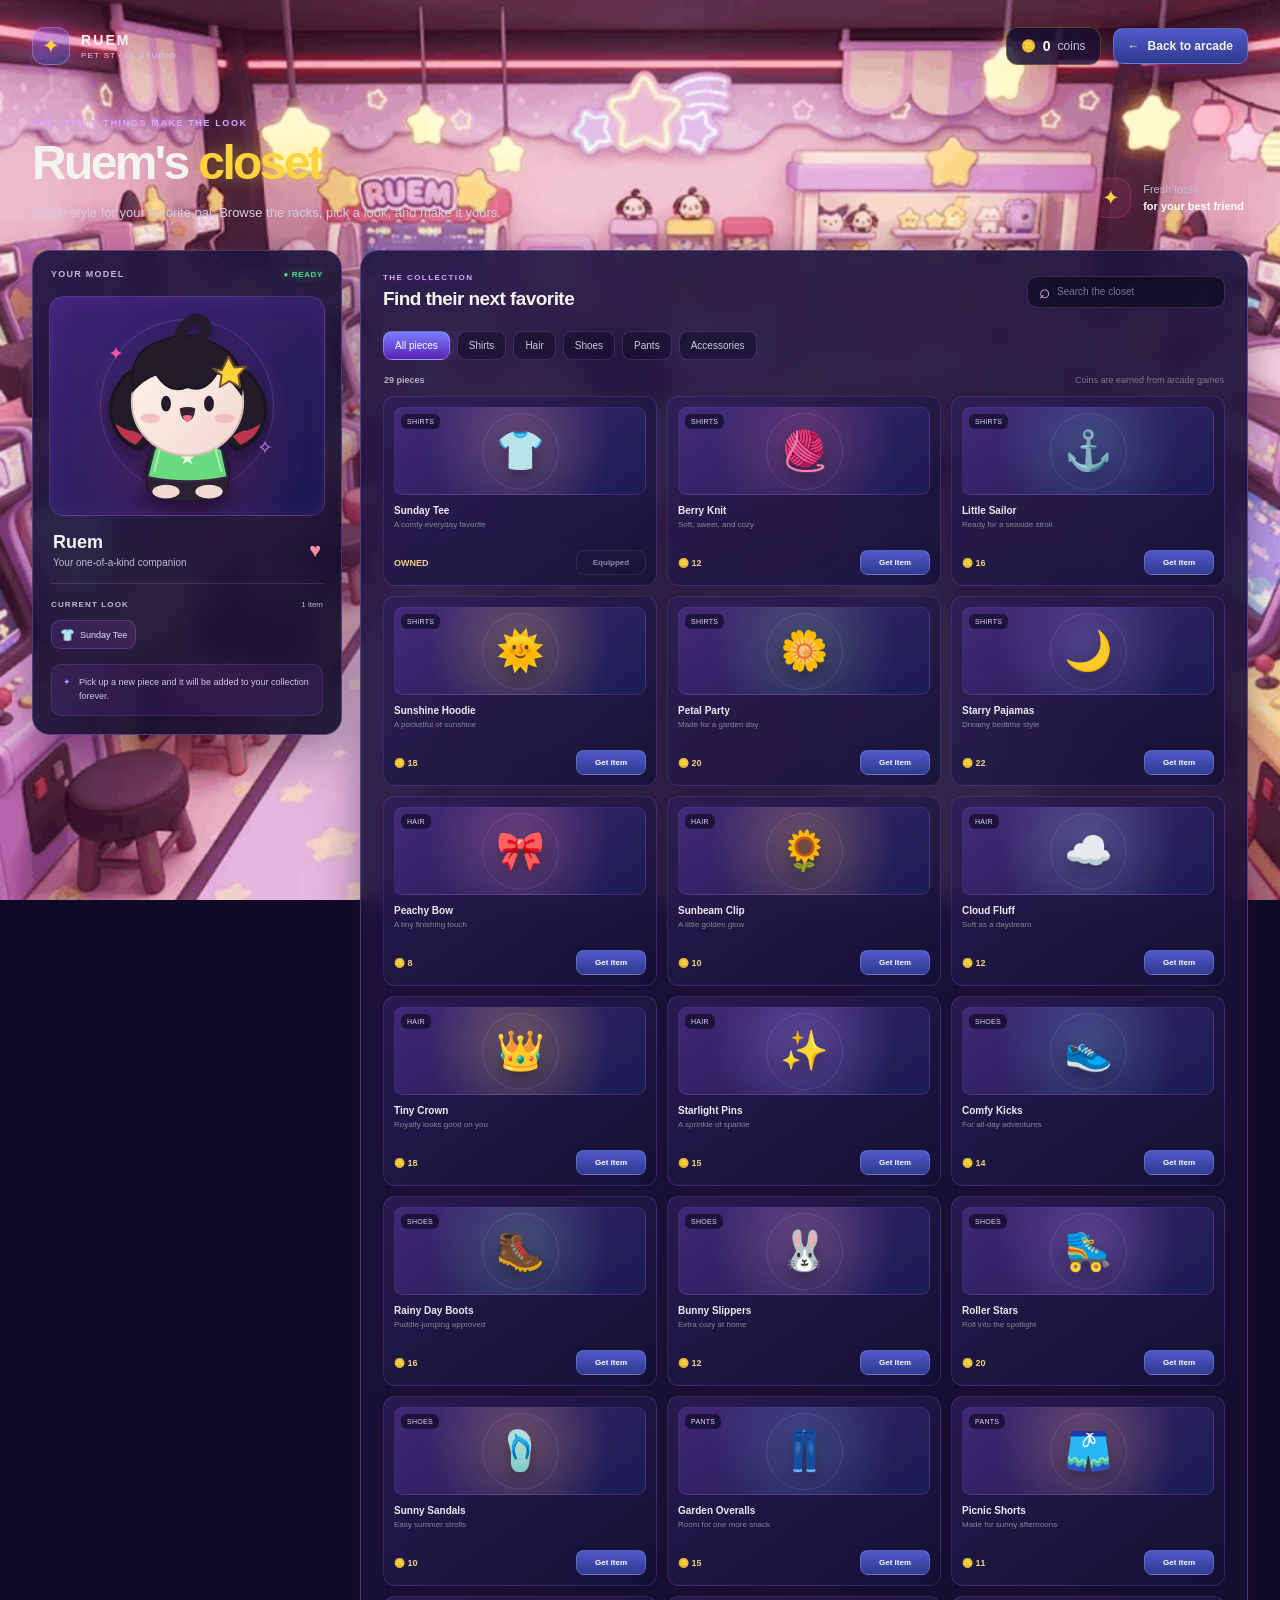
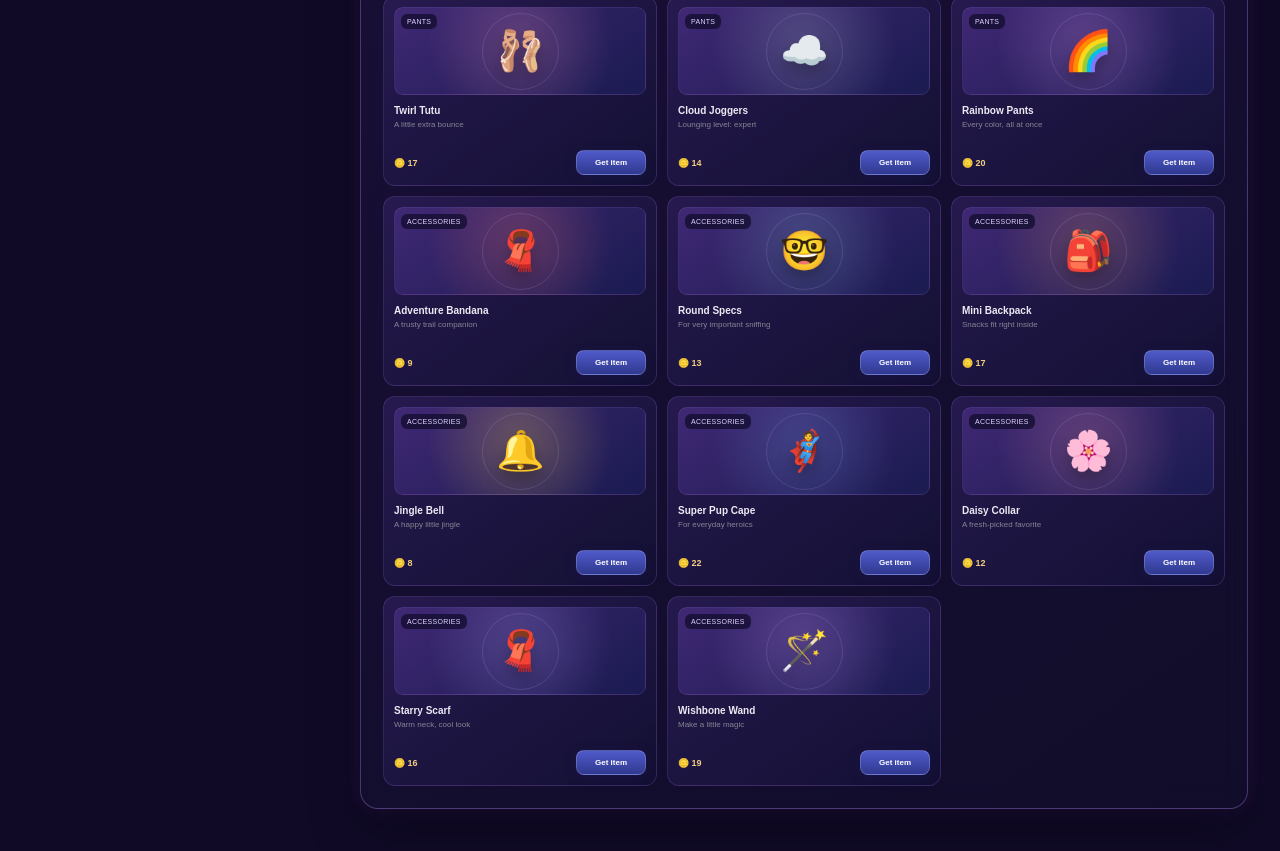
==== main/pet/index.html @ f5bc34b5 "update" ====
<!DOCTYPE html>
<html lang="en">
<head>
  <meta charset="utf-8">
  <meta name="viewport" content="width=device-width, initial-scale=1">
  <meta name="theme-color" content="#11131b">
  <title>Ruem's Closet</title>
  <link rel="stylesheet" href="pet.css">
  <script src="model.js" defer></script>
  <script src="pet.js" defer></script>
</head>
<body>
  <main class="app">
    <header class="topbar">
      <a class="brand" href="#" aria-label="Ruem's Closet home">
        <span class="brand-icon" aria-hidden="true">✦</span>
        <span><strong>RUEM</strong><small>PET STYLE STUDIO</small></span>
      </a>
      <div class="top-actions">
        <span class="wallet"><span aria-hidden="true">🪙</span><strong id="coin-count">0</strong><span>coins</span></span>
        <button class="close-button" id="close-button" type="button">← <span>Back to arcade</span></button>
      </div>
    </header>

    <section class="intro">
      <div>
        <p class="eyebrow">THE LITTLE THINGS MAKE THE LOOK</p>
        <h1>Ruem's <span>closet</span></h1>
        <p class="intro-copy">A little style for your favorite pal. Browse the racks, pick a look, and make it yours.</p>
      </div>
      <div class="collection-note"><span class="sparkle">✦</span><span>Fresh looks<br><strong>for your best friend</strong></span></div>
    </section>

    <section class="studio">
      <aside class="preview-panel">
        <div class="panel-label"><span>YOUR MODEL</span><span class="live-dot">● READY</span></div>
        <div class="pet-stage">
          <div class="stage-orbit orbit-one"></div>
          <div class="stage-orbit orbit-two"></div>
          <div class="pet-spark spark-one">✦</div>
          <div class="pet-spark spark-two">✧</div>
          <div id="pet-model" class="pet-model-container"></div>
        </div>
        <div class="pet-caption">
          <div><h2 id="pet-name">Ruem</h2><p>Your one-of-a-kind companion</p></div>
          <span class="heart" aria-hidden="true">♥</span>
        </div>
        <div class="equipped-section">
          <div class="equipped-heading"><span>CURRENT LOOK</span><span id="equipped-count">0 items</span></div>
          <div id="equipped-list" class="equipped-list"></div>
        </div>
        <p class="closet-tip"><span aria-hidden="true">✦</span> Pick up a new piece and it will be added to your collection forever.</p>
      </aside>

      <section class="catalog-panel" aria-label="Pet clothing catalog">
        <div class="catalog-heading">
          <div><p class="eyebrow">THE COLLECTION</p><h2>Find their next favorite</h2></div>
          <label class="search-box"><span aria-hidden="true">⌕</span><input id="search-input" type="search" placeholder="Search the closet" aria-label="Search catalog"></label>
        </div>
        <nav class="category-tabs" id="category-tabs" aria-label="Catalog categories"></nav>
        <div class="results-bar"><span id="results-count">0 pieces</span><span>Coins are earned from arcade games</span></div>
        <div class="item-grid" id="item-grid"></div>
        <div id="empty-state" class="empty-state" hidden><span>✿</span><strong>No looks found</strong><p>Try a different search or category.</p></div>
      </section>
    </section>
    <div id="toast" class="toast" role="status" aria-live="polite"></div>
  </main>
</body>
</html>
---- main/pet/pet.css ----
:root {
  color-scheme: dark;
  font-family: "Segoe UI", sans-serif;
  color: #f5f3f0;
  background: #100a27;
  font-synthesis: none;
  text-rendering: optimizeLegibility;
  -webkit-font-smoothing: antialiased;
  --muted: #c0b9d1;
  --line: rgba(208, 184, 255, .18);
  --lavender: #c084fc;
  --peach: #ff4fa3;
  --yellow: #ffd43b;
  --purple: #a855f7;
  --purple-dark: #5b21b6;
}

* { box-sizing: border-box; }

body {
  min-width: 320px;
  min-height: 100vh;
  margin: 0;
  background: url("../assets/ruem-arcade.gif") center / cover fixed, #100a27;
}

button, input { font: inherit; }
button { color: inherit; }

.app { width: min(1240px, calc(100% - 64px)); margin: 0 auto; padding: 22px 0 42px; }
.topbar, .top-actions, .brand, .wallet, .close-button, .catalog-heading, .panel-label,
.equipped-heading, .results-bar { display: flex; align-items: center; }
.topbar { justify-content: space-between; min-height: 48px; }
.brand { gap: 11px; color: inherit; text-decoration: none; }
.brand-icon { display: grid; width: 38px; height: 38px; place-items: center; border: 1px solid rgba(255, 255, 255, .25); border-radius: 13px; color: var(--yellow); background: linear-gradient(145deg, rgba(168, 85, 247, .45), rgba(37, 99, 235, .35)); box-shadow: 0 0 20px rgba(168, 85, 247, .32); font-size: 21px; }
.brand strong, .brand small { display: block; }
.brand strong { font: 800 14px/1.2 "Segoe UI", sans-serif; letter-spacing: .15em; text-shadow: 0 0 12px rgba(255, 79, 163, .5); }
.brand small { margin-top: 3px; color: #d3c7ef; font-size: 8px; letter-spacing: .16em; }
.top-actions { gap: 12px; }
.wallet { gap: 7px; padding: 10px 14px; border: 1px solid rgba(255, 212, 59, .25); border-radius: 12px; color: var(--yellow); background: rgba(22, 16, 48, .82); box-shadow: 0 0 18px rgba(255, 212, 59, .08); font-size: 12px; }
.wallet strong { color: #fff; font-size: 14px; }
.wallet span:last-child { color: #c9c0dc; }
.close-button { gap: 8px; padding: 10px 14px; border: 1px solid rgba(255, 255, 255, .2); border-radius: 10px; background: linear-gradient(180deg, #505aca, #30398f); box-shadow: 0 5px 16px rgba(37, 32, 113, .45); cursor: pointer; font-size: 12px; font-weight: 700; transition: filter .2s, transform .2s, box-shadow .2s; }
.close-button:hover { transform: translateY(-2px); filter: brightness(1.16); box-shadow: 0 8px 22px rgba(168, 85, 247, .4); }

.intro { display: flex; align-items: flex-end; justify-content: space-between; margin: 48px 0 27px; }
.eyebrow { margin: 0 0 9px; color: #d7a8ff; font-size: 9px; font-weight: 700; letter-spacing: .18em; text-shadow: 0 0 12px rgba(168, 85, 247, .45); }
h1, h2, p { margin-top: 0; }
.intro h1 { margin: 0; font: 800 clamp(32px, 5vw, 48px)/1.1 "Segoe UI", sans-serif; letter-spacing: -.055em; }
.intro h1 span { color: var(--yellow); text-shadow: 0 0 18px rgba(255, 212, 59, .42); }
.intro-copy { max-width: 470px; margin: 12px 0 0; color: #d2cce0; font-size: 13px; line-height: 1.65; }
.collection-note { display: flex; align-items: center; gap: 12px; margin: 0 4px 5px 20px; color: var(--muted); font-size: 11px; line-height: 1.6; }
.collection-note strong { color: #fff; font-weight: 600; }
.sparkle { display: grid; width: 40px; height: 40px; place-items: center; border: 1px solid rgba(255, 79, 163, .22); border-radius: 14px; color: var(--yellow); background: rgba(255, 79, 163, .12); box-shadow: 0 0 20px rgba(255, 79, 163, .12); font-size: 21px; }

.studio { display: grid; grid-template-columns: minmax(255px, 310px) minmax(0, 1fr); gap: 18px; align-items: start; }
.preview-panel, .catalog-panel { border: 1px solid rgba(195, 154, 255, .3); border-radius: 18px; background: linear-gradient(145deg, rgba(31, 20, 65, .91), rgba(17, 13, 43, .9)); box-shadow: 0 18px 50px rgba(0, 0, 0, .34), 0 0 24px rgba(168, 85, 247, .12); backdrop-filter: blur(14px); }
.preview-panel { position: sticky; top: 18px; overflow: hidden; padding: 18px; }
.panel-label, .equipped-heading { justify-content: space-between; color: var(--muted); font-size: 9px; font-weight: 700; letter-spacing: .14em; }
.live-dot { color: #4ade80; font-size: 8px; letter-spacing: .08em; text-shadow: 0 0 8px rgba(74, 222, 128, .55); }
.pet-stage { position: relative; display: grid; height: 220px; margin: 17px -2px 0; overflow: hidden; place-items: center; border: 1px solid rgba(192, 132, 252, .24); border-radius: 15px; background: radial-gradient(ellipse at 50% 70%, rgba(255, 79, 163, .2), transparent 60%), linear-gradient(145deg, rgba(71, 40, 135, .76), rgba(26, 25, 77, .92)); box-shadow: inset 0 0 24px rgba(168, 85, 247, .12); }
.stage-orbit { position: absolute; width: 174px; height: 174px; border: 1px solid rgba(192, 132, 252, .25); border-radius: 50%; box-shadow: 0 0 18px rgba(168, 85, 247, .1); }
.orbit-two { width: 132px; height: 132px; border-color: rgba(255, 79, 163, .22); }
.pet-model-container { z-index: 1; display: grid; width: 215px; height: 215px; margin-top: 5px; place-items: center; }
.pet-avatar { display: block; width: 100%; height: 100%; overflow: visible; filter: drop-shadow(0 13px 15px rgba(0, 0, 0, .28)); animation: bob 3s ease-in-out infinite; }
.pet-spark { position: absolute; z-index: 2; color: var(--peach); font-size: 19px; }
.spark-one { top: 45px; left: 58px; }
.spark-two { right: 51px; bottom: 56px; color: var(--lavender); }
.pet-caption { display: flex; align-items: center; justify-content: space-between; padding: 16px 2px 15px; border-bottom: 1px solid var(--line); }
.pet-caption h2 { margin: 0 0 4px; font: 700 18px "Segoe UI", sans-serif; }
.pet-caption p { margin: 0; color: var(--muted); font-size: 10px; }
.heart { color: #ff8da2; font-size: 20px; }
.equipped-section { padding-top: 16px; }
.equipped-heading { font-size: 8px; }
.equipped-heading span:last-child { font-weight: 500; letter-spacing: 0; }
.equipped-list { display: flex; flex-wrap: wrap; gap: 7px; min-height: 29px; margin-top: 11px; }
.equipped-chip { display: inline-flex; align-items: center; gap: 5px; padding: 6px 8px; border: 1px solid rgba(192, 132, 252, .24); border-radius: 9px; color: #e6d9ff; background: rgba(168, 85, 247, .12); font-size: 9px; }
.equipped-chip span:first-child { font-size: 12px; }
.no-items { color: var(--muted); font-size: 10px; }
.closet-tip { display: flex; gap: 8px; margin: 15px 0 0; padding: 11px; border: 1px solid rgba(192, 132, 252, .15); border-radius: 10px; color: #d1c6e4; background: rgba(168, 85, 247, .09); font-size: 9px; line-height: 1.55; }
.closet-tip span { color: var(--lavender); }

.catalog-panel { min-height: 500px; padding: 22px; }
.catalog-heading { justify-content: space-between; gap: 18px; }
.catalog-heading .eyebrow { margin-bottom: 6px; font-size: 8px; }
.catalog-heading h2 { margin: 0; font: 700 19px "Segoe UI", sans-serif; letter-spacing: -.03em; }
.search-box { display: flex; align-items: center; gap: 7px; width: 198px; padding: 9px 11px; border: 1px solid var(--line); border-radius: 10px; color: #d7c8f2; background: rgba(10, 9, 30, .62); }
.search-box > span { font-size: 19px; line-height: 12px; }
.search-box input { width: 100%; padding: 0; border: 0; outline: 0; color: #fff; background: transparent; font-size: 10px; }
.search-box input::placeholder { color: #777987; }
.category-tabs { display: flex; gap: 7px; margin: 21px 0 15px; overflow-x: auto; scrollbar-width: none; }
.category-tabs::-webkit-scrollbar { display: none; }
.category-tab { flex: 0 0 auto; padding: 8px 11px; border: 1px solid var(--line); border-radius: 9px; color: #d0c8e0; background: rgba(17, 13, 43, .55); cursor: pointer; font-size: 10px; transition: color .18s, background .18s, border-color .18s; }
.category-tab:hover { color: #fff; border-color: rgba(255, 255, 255, .35); background: rgba(91, 33, 182, .35); }
.category-tab.active { border-color: rgba(255, 255, 255, .28); color: #fff; background: linear-gradient(180deg, #747fff, #5b21b6); box-shadow: 0 0 16px rgba(168, 85, 247, .3); }
.results-bar { justify-content: space-between; margin: 0 1px 11px; color: #777987; font-size: 9px; }
.results-bar span:first-child { color: #b6b5c0; font-weight: 600; }
.item-grid { display: grid; grid-template-columns: repeat(3, minmax(0, 1fr)); gap: 10px; }
.item-card { min-width: 0; padding: 10px; border: 1px solid rgba(192, 132, 252, .17); border-radius: 12px; background: linear-gradient(145deg, rgba(46, 31, 90, .72), rgba(20, 17, 53, .78)); transition: transform .18s, border-color .18s, background .18s, box-shadow .18s; }
.item-card:hover { transform: translateY(-3px); border-color: rgba(255, 79, 163, .44); background: linear-gradient(145deg, rgba(72, 39, 130, .76), rgba(26, 20, 67, .84)); box-shadow: 0 8px 25px rgba(0, 0, 0, .24), 0 0 18px rgba(168, 85, 247, .14); }
.item-art { position: relative; display: grid; height: 88px; margin-bottom: 10px; place-items: center; overflow: hidden; border: 1px solid rgba(192, 132, 252, .15); border-radius: 9px; background: radial-gradient(circle at 50% 40%, var(--item-tint), transparent 68%), linear-gradient(145deg, rgba(89, 55, 154, .52), rgba(28, 29, 86, .84)); }
.item-art::after { position: absolute; width: 75px; height: 75px; border: 1px solid rgba(218, 196, 255, .14); border-radius: 50%; content: ""; }
.item-icon { z-index: 1; font-size: 39px; filter: drop-shadow(0 7px 8px rgba(0, 0, 0, .3)); transition: transform .2s; }
.item-card:hover .item-icon { transform: scale(1.1) rotate(-5deg); }
.item-tag { position: absolute; z-index: 2; top: 6px; left: 6px; padding: 4px 6px; border-radius: 6px; color: #e2d4ff; background: rgba(19, 13, 47, .78); font-size: 7px; letter-spacing: .04em; text-transform: uppercase; }
.item-info { min-height: 36px; }
.item-name { overflow: hidden; margin: 0; color: #eeeaf4; font-size: 10px; font-weight: 600; text-overflow: ellipsis; white-space: nowrap; }
.item-description { overflow: hidden; margin: 4px 0 0; color: #858693; font-size: 8px; text-overflow: ellipsis; white-space: nowrap; }
.item-footer { display: flex; align-items: center; justify-content: space-between; gap: 5px; margin-top: 9px; }
.price { color: #f0cd82; font-size: 9px; font-weight: 600; white-space: nowrap; }
.item-action { min-width: 70px; padding: 7px 8px; border: 1px solid rgba(255, 255, 255, .18); border-radius: 8px; color: #fff; background: linear-gradient(180deg, #505aca, #30398f); box-shadow: 0 3px 11px rgba(24, 25, 94, .36); cursor: pointer; font-size: 8px; font-weight: 700; transition: filter .18s, opacity .18s, transform .18s; }
.item-action:hover:not(:disabled) { transform: translateY(-1px); filter: brightness(1.18); }
.item-action.owned { color: #a7d8bd; border-color: rgba(142, 211, 174, .16); background: rgba(142, 211, 174, .07); }
.item-action.equipped { color: #d1c6e4; border-color: var(--line); background: rgba(31, 24, 59, .8); box-shadow: none; cursor: default; }
.item-action:disabled { opacity: .65; cursor: default; }
.empty-state { padding: 65px 15px; color: var(--muted); text-align: center; }
.empty-state[hidden] { display: none; }
.empty-state > span, .empty-state strong { display: block; }
.empty-state > span { margin-bottom: 10px; color: var(--lavender); font-size: 28px; }
.empty-state strong { color: #e8e4ef; font-size: 13px; }
.empty-state p { margin: 6px 0 0; font-size: 10px; }
.toast { position: fixed; right: 24px; bottom: 24px; z-index: 5; padding: 11px 15px; border: 1px solid rgba(192, 132, 252, .4); border-radius: 10px; color: #fff; background: linear-gradient(145deg, #30205e, #19133c); box-shadow: 0 12px 32px rgba(0, 0, 0, .38), 0 0 18px rgba(168, 85, 247, .2); font-size: 11px; opacity: 0; pointer-events: none; transform: translateY(8px); transition: opacity .2s, transform .2s; }
.toast.visible { opacity: 1; transform: translateY(0); }

@keyframes bob { 0%, 100% { transform: translateY(0) rotate(-2deg); } 50% { transform: translateY(-6px) rotate(2deg); } }
@media (max-width: 900px) {
  .app { width: min(100% - 36px, 720px); }
  .studio { grid-template-columns: 1fr; }
  .preview-panel { position: static; }
  .pet-stage { height: 190px; }
  .pet-model-container { width: 185px; height: 185px; }
  .item-grid { grid-template-columns: repeat(3, minmax(0, 1fr)); }
}
@media (max-width: 560px) {
  .app { width: calc(100% - 24px); padding-top: 12px; }
  .brand-icon { width: 34px; height: 34px; }
  .wallet { gap: 5px; padding: 9px; }
  .close-button { padding: 9px 10px; }
  .close-button span { display: none; }
  .intro { align-items: flex-start; margin: 34px 0 20px; }
  .intro-copy { max-width: 310px; font-size: 11px; }
  .collection-note { display: none; }
  .catalog-panel { padding: 15px 12px; }
  .catalog-heading { align-items: flex-start; flex-direction: column; gap: 12px; }
  .catalog-heading h2 { font-size: 17px; }
  .search-box { width: 100%; }
  .category-tabs { margin: 15px 0 12px; }
  .item-grid { grid-template-columns: repeat(2, minmax(0, 1fr)); gap: 8px; }
  .item-card { padding: 8px; }
  .item-art { height: 78px; }
  .item-icon { font-size: 35px; }
  .item-action { min-width: 64px; }
}

@media (prefers-reduced-motion: reduce) {
  *, *::before, *::after { animation-duration: .01ms !important; animation-iteration-count: 1 !important; scroll-behavior: auto !important; transition-duration: .01ms !important; }
}
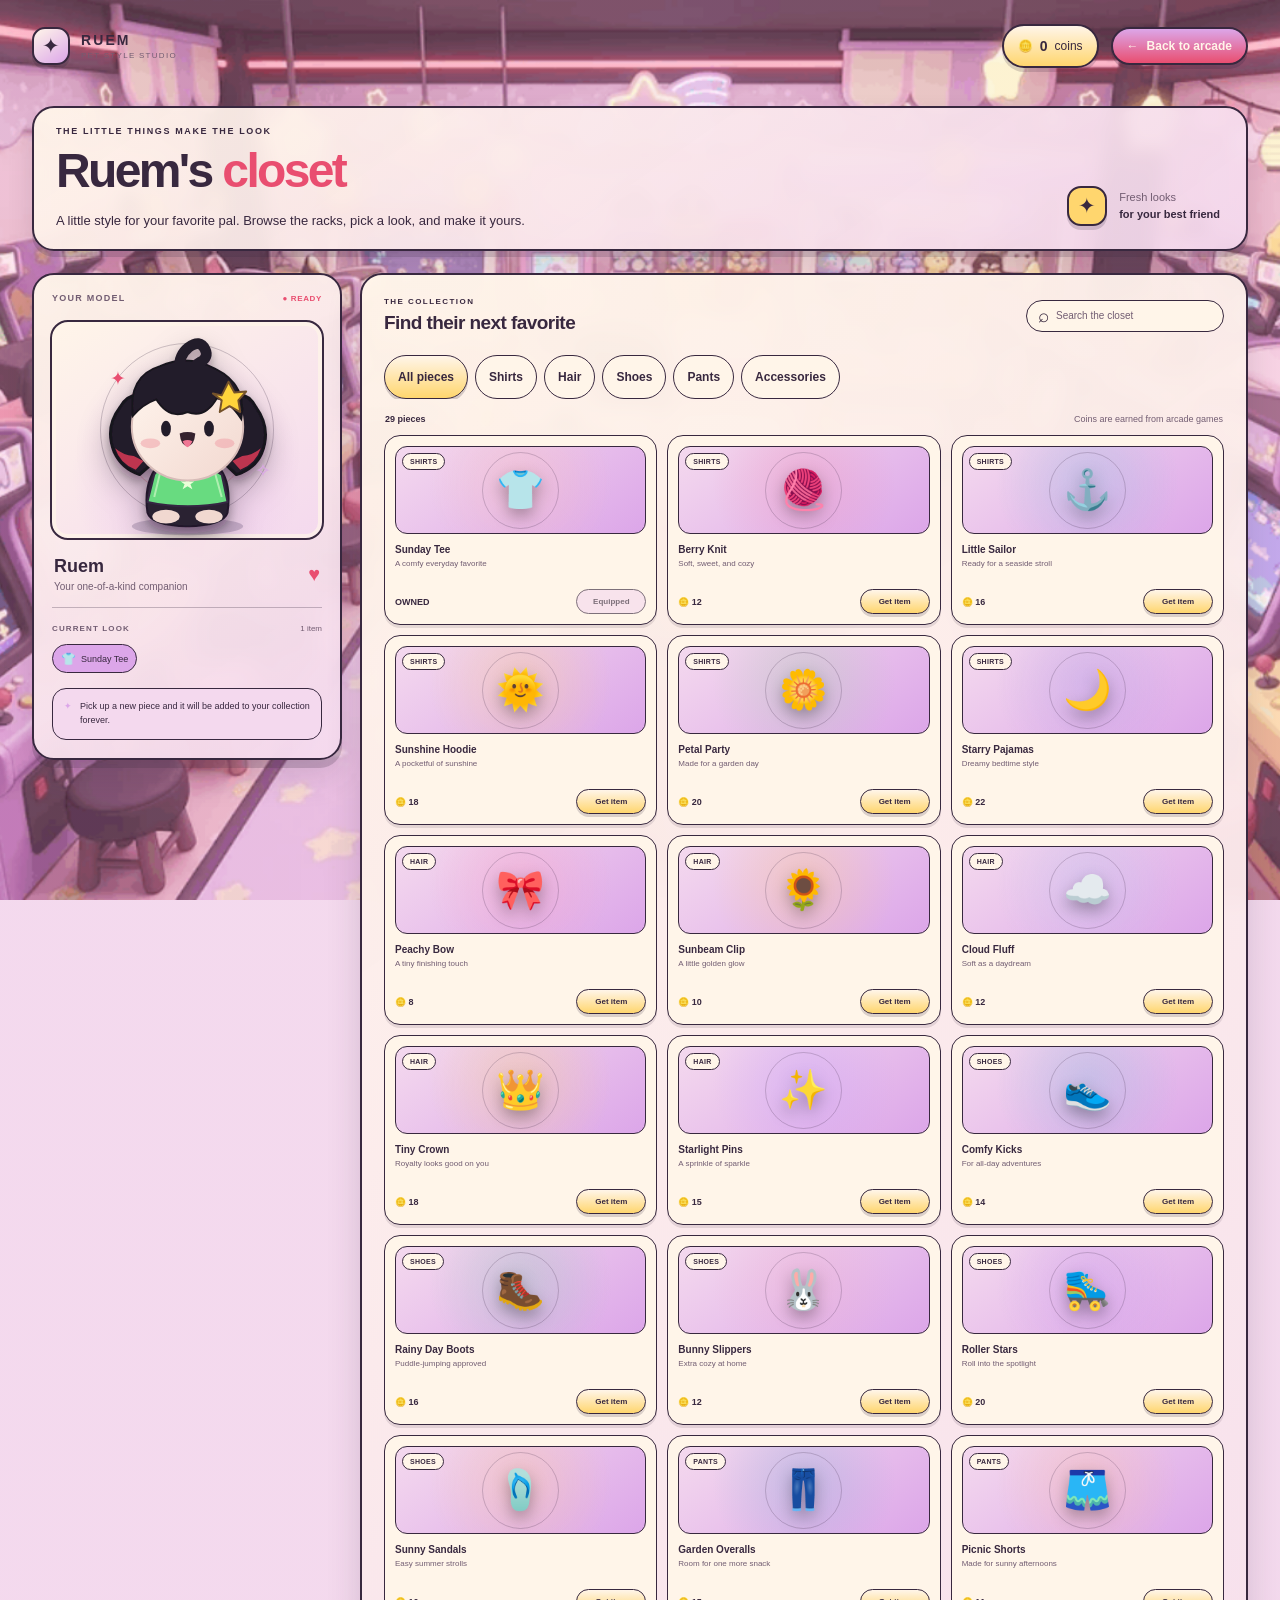
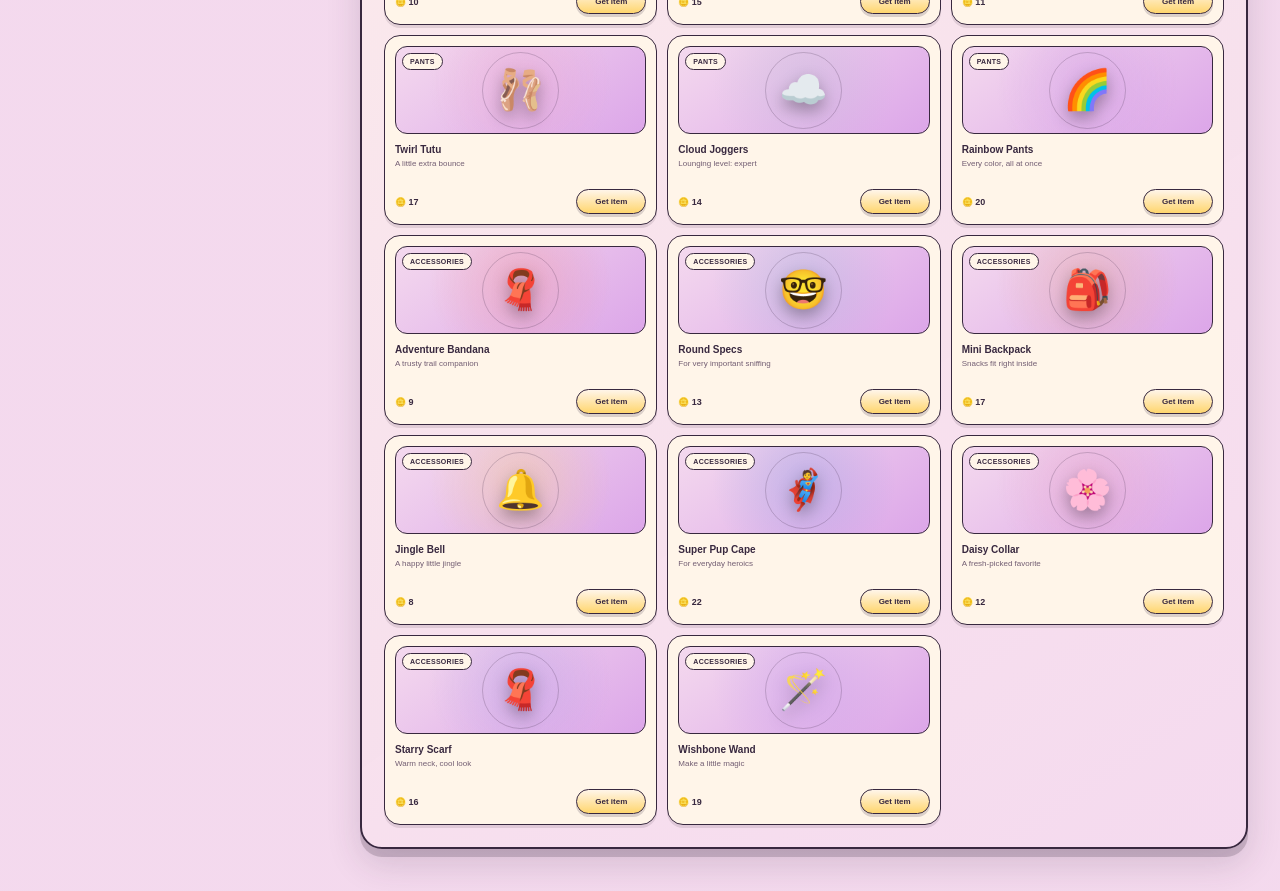
==== commit 1009ba68: "update" ====
--- a/main/pet/index.html
+++ b/main/pet/index.html
@@ -2,7 +2,7 @@
 <html lang="en">
 <head>
   <meta charset="utf-8">
-  <meta name="viewport" content="width=device-width, initial-scale=1">
+  <meta name="viewport" content="width=device-width, initial-scale=1, viewport-fit=cover">
   <meta name="theme-color" content="#11131b">
   <title>Ruem's Closet</title>
   <link rel="stylesheet" href="pet.css">
@@ -18,7 +18,7 @@
       </a>
       <div class="top-actions">
         <span class="wallet"><span aria-hidden="true">🪙</span><strong id="coin-count">0</strong><span>coins</span></span>
-        <button class="close-button" id="close-button" type="button">← <span>Back to arcade</span></button>
+        <button class="close-button" id="close-button" type="button" aria-label="Back to arcade">← <span>Back to arcade</span></button>
       </div>
     </header>
 
--- a/main/pet/pet.css
+++ b/main/pet/pet.css
@@ -1,18 +1,24 @@
 :root {
-  color-scheme: dark;
+  color-scheme: light;
   font-family: "Segoe UI", sans-serif;
-  color: #f5f3f0;
-  background: #100a27;
+  color: #38283F;
+  background: #F4D9EE;
   font-synthesis: none;
   text-rendering: optimizeLegibility;
   -webkit-font-smoothing: antialiased;
-  --muted: #c0b9d1;
-  --line: rgba(208, 184, 255, .18);
-  --lavender: #c084fc;
-  --peach: #ff4fa3;
-  --yellow: #ffd43b;
-  --purple: #a855f7;
-  --purple-dark: #5b21b6;
+  --plum: #38283F;
+  --cotton: #F4D9EE;
+  --bubblegum: #DCA6E9;
+  --red: #E94E70;
+  --butter: #FFD66E;
+  --vanilla: #FFF5E9;
+  --muted: #725D72;
+  --line: rgba(56, 40, 63, .28);
+  --lavender: #DCA6E9;
+  --peach: #E94E70;
+  --yellow: #FFD66E;
+  --purple: #DCA6E9;
+  --purple-dark: #38283F;
 }
 
 * { box-sizing: border-box; }
@@ -20,47 +26,52 @@
 body {
   min-width: 320px;
   min-height: 100vh;
+  min-height: 100dvh;
   margin: 0;
-  background: url("../assets/ruem-arcade.gif") center / cover fixed, #100a27;
+  background:
+    linear-gradient(rgba(244, 217, 238, .2), rgba(244, 217, 238, .2)),
+    url("../assets/ruem-arcade.gif") center / cover fixed,
+    #F4D9EE;
 }
 
 button, input { font: inherit; }
 button { color: inherit; }
+button:focus-visible, input:focus-visible { outline: 3px solid var(--red); outline-offset: 3px; }
 
 .app { width: min(1240px, calc(100% - 64px)); margin: 0 auto; padding: 22px 0 42px; }
 .topbar, .top-actions, .brand, .wallet, .close-button, .catalog-heading, .panel-label,
 .equipped-heading, .results-bar { display: flex; align-items: center; }
 .topbar { justify-content: space-between; min-height: 48px; }
 .brand { gap: 11px; color: inherit; text-decoration: none; }
-.brand-icon { display: grid; width: 38px; height: 38px; place-items: center; border: 1px solid rgba(255, 255, 255, .25); border-radius: 13px; color: var(--yellow); background: linear-gradient(145deg, rgba(168, 85, 247, .45), rgba(37, 99, 235, .35)); box-shadow: 0 0 20px rgba(168, 85, 247, .32); font-size: 21px; }
+.brand-icon { display: grid; width: 38px; height: 38px; place-items: center; border: 2px solid var(--plum); border-radius: 13px; color: var(--plum); background: linear-gradient(145deg, var(--vanilla), var(--bubblegum)); box-shadow: 0 4px 0 rgba(56, 40, 63, .2); font-size: 21px; }
 .brand strong, .brand small { display: block; }
-.brand strong { font: 800 14px/1.2 "Segoe UI", sans-serif; letter-spacing: .15em; text-shadow: 0 0 12px rgba(255, 79, 163, .5); }
-.brand small { margin-top: 3px; color: #d3c7ef; font-size: 8px; letter-spacing: .16em; }
+.brand strong { font: 800 14px/1.2 "Segoe UI", sans-serif; letter-spacing: .15em; }
+.brand small { margin-top: 3px; color: var(--muted); font-size: 8px; letter-spacing: .16em; }
 .top-actions { gap: 12px; }
-.wallet { gap: 7px; padding: 10px 14px; border: 1px solid rgba(255, 212, 59, .25); border-radius: 12px; color: var(--yellow); background: rgba(22, 16, 48, .82); box-shadow: 0 0 18px rgba(255, 212, 59, .08); font-size: 12px; }
-.wallet strong { color: #fff; font-size: 14px; }
-.wallet span:last-child { color: #c9c0dc; }
-.close-button { gap: 8px; padding: 10px 14px; border: 1px solid rgba(255, 255, 255, .2); border-radius: 10px; background: linear-gradient(180deg, #505aca, #30398f); box-shadow: 0 5px 16px rgba(37, 32, 113, .45); cursor: pointer; font-size: 12px; font-weight: 700; transition: filter .2s, transform .2s, box-shadow .2s; }
-.close-button:hover { transform: translateY(-2px); filter: brightness(1.16); box-shadow: 0 8px 22px rgba(168, 85, 247, .4); }
+.wallet { min-height: 44px; gap: 7px; padding: 10px 14px; border: 2px solid var(--plum); border-radius: 999px; color: var(--plum); background: linear-gradient(180deg, var(--vanilla), var(--butter)); box-shadow: 0 4px 0 rgba(56, 40, 63, .18); font-size: 12px; }
+.wallet strong { color: var(--plum); font-size: 14px; }
+.wallet span:last-child { color: var(--plum); }
+.close-button { gap: 8px; padding: 10px 14px; border: 2px solid var(--plum); border-radius: 999px; color: var(--vanilla); background: linear-gradient(180deg, var(--bubblegum), var(--red)); box-shadow: 0 4px 0 rgba(56, 40, 63, .22); cursor: pointer; font-size: 12px; font-weight: 700; transition: filter .2s, transform .2s, box-shadow .2s; }
+.close-button:hover { transform: translateY(-2px); filter: brightness(1.06); box-shadow: 0 7px 0 rgba(56, 40, 63, .16); }
 
-.intro { display: flex; align-items: flex-end; justify-content: space-between; margin: 48px 0 27px; }
-.eyebrow { margin: 0 0 9px; color: #d7a8ff; font-size: 9px; font-weight: 700; letter-spacing: .18em; text-shadow: 0 0 12px rgba(168, 85, 247, .45); }
+.intro { display: flex; align-items: flex-end; justify-content: space-between; margin: 36px 0 22px; padding: 18px 22px; border: 2px solid var(--plum); border-radius: 22px; background: linear-gradient(145deg, rgba(255, 245, 233, .94), rgba(244, 217, 238, .92)); box-shadow: 0 6px 0 rgba(56, 40, 63, .18), 0 12px 26px rgba(56, 40, 63, .14); backdrop-filter: blur(8px); }
+.eyebrow { margin: 0 0 9px; color: var(--plum); font-size: 9px; font-weight: 800; letter-spacing: .18em; }
 h1, h2, p { margin-top: 0; }
 .intro h1 { margin: 0; font: 800 clamp(32px, 5vw, 48px)/1.1 "Segoe UI", sans-serif; letter-spacing: -.055em; }
-.intro h1 span { color: var(--yellow); text-shadow: 0 0 18px rgba(255, 212, 59, .42); }
-.intro-copy { max-width: 470px; margin: 12px 0 0; color: #d2cce0; font-size: 13px; line-height: 1.65; }
+.intro h1 span { color: var(--red); }
+.intro-copy { max-width: 470px; margin: 12px 0 0; color: var(--plum); font-size: 13px; line-height: 1.65; }
 .collection-note { display: flex; align-items: center; gap: 12px; margin: 0 4px 5px 20px; color: var(--muted); font-size: 11px; line-height: 1.6; }
-.collection-note strong { color: #fff; font-weight: 600; }
-.sparkle { display: grid; width: 40px; height: 40px; place-items: center; border: 1px solid rgba(255, 79, 163, .22); border-radius: 14px; color: var(--yellow); background: rgba(255, 79, 163, .12); box-shadow: 0 0 20px rgba(255, 79, 163, .12); font-size: 21px; }
+.collection-note strong { color: var(--plum); font-weight: 700; }
+.sparkle { display: grid; width: 40px; height: 40px; place-items: center; border: 2px solid var(--plum); border-radius: 14px; color: var(--plum); background: var(--butter); box-shadow: 0 4px 0 rgba(56, 40, 63, .18); font-size: 21px; }
 
 .studio { display: grid; grid-template-columns: minmax(255px, 310px) minmax(0, 1fr); gap: 18px; align-items: start; }
-.preview-panel, .catalog-panel { border: 1px solid rgba(195, 154, 255, .3); border-radius: 18px; background: linear-gradient(145deg, rgba(31, 20, 65, .91), rgba(17, 13, 43, .9)); box-shadow: 0 18px 50px rgba(0, 0, 0, .34), 0 0 24px rgba(168, 85, 247, .12); backdrop-filter: blur(14px); }
+.preview-panel, .catalog-panel { border: 2px solid var(--plum); border-radius: 22px; background: linear-gradient(145deg, rgba(255, 245, 233, .97), rgba(244, 217, 238, .96)); box-shadow: 0 8px 0 rgba(56, 40, 63, .2), 0 15px 34px rgba(56, 40, 63, .16); backdrop-filter: blur(10px); }
 .preview-panel { position: sticky; top: 18px; overflow: hidden; padding: 18px; }
 .panel-label, .equipped-heading { justify-content: space-between; color: var(--muted); font-size: 9px; font-weight: 700; letter-spacing: .14em; }
-.live-dot { color: #4ade80; font-size: 8px; letter-spacing: .08em; text-shadow: 0 0 8px rgba(74, 222, 128, .55); }
-.pet-stage { position: relative; display: grid; height: 220px; margin: 17px -2px 0; overflow: hidden; place-items: center; border: 1px solid rgba(192, 132, 252, .24); border-radius: 15px; background: radial-gradient(ellipse at 50% 70%, rgba(255, 79, 163, .2), transparent 60%), linear-gradient(145deg, rgba(71, 40, 135, .76), rgba(26, 25, 77, .92)); box-shadow: inset 0 0 24px rgba(168, 85, 247, .12); }
-.stage-orbit { position: absolute; width: 174px; height: 174px; border: 1px solid rgba(192, 132, 252, .25); border-radius: 50%; box-shadow: 0 0 18px rgba(168, 85, 247, .1); }
-.orbit-two { width: 132px; height: 132px; border-color: rgba(255, 79, 163, .22); }
+.live-dot { color: var(--red); font-size: 8px; letter-spacing: .08em; }
+.pet-stage { position: relative; display: grid; height: 220px; margin: 17px -2px 0; overflow: hidden; place-items: center; border: 2px solid var(--plum); border-radius: 18px; background: radial-gradient(ellipse at 50% 70%, rgba(220, 166, 233, .45), transparent 60%), linear-gradient(145deg, var(--vanilla), var(--cotton)); box-shadow: inset 0 0 0 4px rgba(255, 245, 233, .72); }
+.stage-orbit { position: absolute; width: 174px; height: 174px; border: 1px solid rgba(56, 40, 63, .24); border-radius: 50%; }
+.orbit-two { width: 132px; height: 132px; border-color: rgba(233, 78, 112, .3); }
 .pet-model-container { z-index: 1; display: grid; width: 215px; height: 215px; margin-top: 5px; place-items: center; }
 .pet-avatar { display: block; width: 100%; height: 100%; overflow: visible; filter: drop-shadow(0 13px 15px rgba(0, 0, 0, .28)); animation: bob 3s ease-in-out infinite; }
 .pet-spark { position: absolute; z-index: 2; color: var(--peach); font-size: 19px; }
@@ -69,63 +80,63 @@
 .pet-caption { display: flex; align-items: center; justify-content: space-between; padding: 16px 2px 15px; border-bottom: 1px solid var(--line); }
 .pet-caption h2 { margin: 0 0 4px; font: 700 18px "Segoe UI", sans-serif; }
 .pet-caption p { margin: 0; color: var(--muted); font-size: 10px; }
-.heart { color: #ff8da2; font-size: 20px; }
+.heart { color: var(--red); font-size: 20px; }
 .equipped-section { padding-top: 16px; }
 .equipped-heading { font-size: 8px; }
 .equipped-heading span:last-child { font-weight: 500; letter-spacing: 0; }
 .equipped-list { display: flex; flex-wrap: wrap; gap: 7px; min-height: 29px; margin-top: 11px; }
-.equipped-chip { display: inline-flex; align-items: center; gap: 5px; padding: 6px 8px; border: 1px solid rgba(192, 132, 252, .24); border-radius: 9px; color: #e6d9ff; background: rgba(168, 85, 247, .12); font-size: 9px; }
+.equipped-chip { display: inline-flex; align-items: center; gap: 5px; padding: 6px 8px; border: 1.5px solid var(--plum); border-radius: 999px; color: var(--plum); background: var(--bubblegum); font-size: 9px; }
 .equipped-chip span:first-child { font-size: 12px; }
 .no-items { color: var(--muted); font-size: 10px; }
-.closet-tip { display: flex; gap: 8px; margin: 15px 0 0; padding: 11px; border: 1px solid rgba(192, 132, 252, .15); border-radius: 10px; color: #d1c6e4; background: rgba(168, 85, 247, .09); font-size: 9px; line-height: 1.55; }
+.closet-tip { display: flex; gap: 8px; margin: 15px 0 0; padding: 11px; border: 1.5px solid var(--plum); border-radius: 14px; color: var(--plum); background: var(--cotton); font-size: 9px; line-height: 1.55; }
 .closet-tip span { color: var(--lavender); }
 
 .catalog-panel { min-height: 500px; padding: 22px; }
 .catalog-heading { justify-content: space-between; gap: 18px; }
 .catalog-heading .eyebrow { margin-bottom: 6px; font-size: 8px; }
 .catalog-heading h2 { margin: 0; font: 700 19px "Segoe UI", sans-serif; letter-spacing: -.03em; }
-.search-box { display: flex; align-items: center; gap: 7px; width: 198px; padding: 9px 11px; border: 1px solid var(--line); border-radius: 10px; color: #d7c8f2; background: rgba(10, 9, 30, .62); }
+.search-box { display: flex; align-items: center; gap: 7px; width: 198px; padding: 9px 11px; border: 1.5px solid var(--plum); border-radius: 999px; color: var(--plum); background: var(--vanilla); }
 .search-box > span { font-size: 19px; line-height: 12px; }
-.search-box input { width: 100%; padding: 0; border: 0; outline: 0; color: #fff; background: transparent; font-size: 10px; }
-.search-box input::placeholder { color: #777987; }
+.search-box input { width: 100%; padding: 0; border: 0; outline: 0; color: var(--plum); background: transparent; font-size: 10px; }
+.search-box input::placeholder { color: #725D72; }
 .category-tabs { display: flex; gap: 7px; margin: 21px 0 15px; overflow-x: auto; scrollbar-width: none; }
 .category-tabs::-webkit-scrollbar { display: none; }
-.category-tab { flex: 0 0 auto; padding: 8px 11px; border: 1px solid var(--line); border-radius: 9px; color: #d0c8e0; background: rgba(17, 13, 43, .55); cursor: pointer; font-size: 10px; transition: color .18s, background .18s, border-color .18s; }
-.category-tab:hover { color: #fff; border-color: rgba(255, 255, 255, .35); background: rgba(91, 33, 182, .35); }
-.category-tab.active { border-color: rgba(255, 255, 255, .28); color: #fff; background: linear-gradient(180deg, #747fff, #5b21b6); box-shadow: 0 0 16px rgba(168, 85, 247, .3); }
-.results-bar { justify-content: space-between; margin: 0 1px 11px; color: #777987; font-size: 9px; }
-.results-bar span:first-child { color: #b6b5c0; font-weight: 600; }
+.category-tab { flex: 0 0 auto; min-height: 44px; padding: 10px 13px; border: 1.5px solid var(--plum); border-radius: 999px; color: var(--plum); background: var(--vanilla); cursor: pointer; font-size: 12px; font-weight: 700; transition: color .18s, background .18s, border-color .18s, transform .18s; }
+.category-tab:hover { transform: translateY(-1px); background: var(--cotton); }
+.category-tab.active { color: var(--plum); background: linear-gradient(180deg, var(--vanilla), var(--butter)); box-shadow: 0 3px 0 rgba(56, 40, 63, .2); }
+.results-bar { justify-content: space-between; margin: 0 1px 11px; color: var(--muted); font-size: 9px; }
+.results-bar span:first-child { color: var(--plum); font-weight: 700; }
 .item-grid { display: grid; grid-template-columns: repeat(3, minmax(0, 1fr)); gap: 10px; }
-.item-card { min-width: 0; padding: 10px; border: 1px solid rgba(192, 132, 252, .17); border-radius: 12px; background: linear-gradient(145deg, rgba(46, 31, 90, .72), rgba(20, 17, 53, .78)); transition: transform .18s, border-color .18s, background .18s, box-shadow .18s; }
-.item-card:hover { transform: translateY(-3px); border-color: rgba(255, 79, 163, .44); background: linear-gradient(145deg, rgba(72, 39, 130, .76), rgba(26, 20, 67, .84)); box-shadow: 0 8px 25px rgba(0, 0, 0, .24), 0 0 18px rgba(168, 85, 247, .14); }
-.item-art { position: relative; display: grid; height: 88px; margin-bottom: 10px; place-items: center; overflow: hidden; border: 1px solid rgba(192, 132, 252, .15); border-radius: 9px; background: radial-gradient(circle at 50% 40%, var(--item-tint), transparent 68%), linear-gradient(145deg, rgba(89, 55, 154, .52), rgba(28, 29, 86, .84)); }
-.item-art::after { position: absolute; width: 75px; height: 75px; border: 1px solid rgba(218, 196, 255, .14); border-radius: 50%; content: ""; }
+.item-card { min-width: 0; padding: 10px; border: 1.5px solid var(--plum); border-radius: 16px; background: var(--vanilla); box-shadow: 0 3px 0 rgba(56, 40, 63, .12); transition: transform .18s, border-color .18s, background .18s, box-shadow .18s; }
+.item-card:hover { transform: translateY(-2px); border-color: var(--red); background: var(--vanilla); box-shadow: 0 5px 0 rgba(56, 40, 63, .14); }
+.item-art { position: relative; display: grid; height: 88px; margin-bottom: 10px; place-items: center; overflow: hidden; border: 1.5px solid var(--plum); border-radius: 12px; background: radial-gradient(circle at 50% 40%, var(--item-tint), transparent 68%), linear-gradient(145deg, var(--cotton), var(--bubblegum)); }
+.item-art::after { position: absolute; width: 75px; height: 75px; border: 1px solid rgba(56, 40, 63, .22); border-radius: 50%; content: ""; }
 .item-icon { z-index: 1; font-size: 39px; filter: drop-shadow(0 7px 8px rgba(0, 0, 0, .3)); transition: transform .2s; }
 .item-card:hover .item-icon { transform: scale(1.1) rotate(-5deg); }
-.item-tag { position: absolute; z-index: 2; top: 6px; left: 6px; padding: 4px 6px; border-radius: 6px; color: #e2d4ff; background: rgba(19, 13, 47, .78); font-size: 7px; letter-spacing: .04em; text-transform: uppercase; }
+.item-tag { position: absolute; z-index: 2; top: 6px; left: 6px; padding: 4px 7px; border: 1px solid var(--plum); border-radius: 999px; color: var(--plum); background: var(--vanilla); font-size: 7px; font-weight: 700; letter-spacing: .04em; text-transform: uppercase; }
 .item-info { min-height: 36px; }
-.item-name { overflow: hidden; margin: 0; color: #eeeaf4; font-size: 10px; font-weight: 600; text-overflow: ellipsis; white-space: nowrap; }
-.item-description { overflow: hidden; margin: 4px 0 0; color: #858693; font-size: 8px; text-overflow: ellipsis; white-space: nowrap; }
+.item-name { overflow: hidden; margin: 0; color: var(--plum); font-size: 10px; font-weight: 700; text-overflow: ellipsis; white-space: nowrap; }
+.item-description { overflow: hidden; margin: 4px 0 0; color: var(--muted); font-size: 8px; text-overflow: ellipsis; white-space: nowrap; }
 .item-footer { display: flex; align-items: center; justify-content: space-between; gap: 5px; margin-top: 9px; }
-.price { color: #f0cd82; font-size: 9px; font-weight: 600; white-space: nowrap; }
-.item-action { min-width: 70px; padding: 7px 8px; border: 1px solid rgba(255, 255, 255, .18); border-radius: 8px; color: #fff; background: linear-gradient(180deg, #505aca, #30398f); box-shadow: 0 3px 11px rgba(24, 25, 94, .36); cursor: pointer; font-size: 8px; font-weight: 700; transition: filter .18s, opacity .18s, transform .18s; }
-.item-action:hover:not(:disabled) { transform: translateY(-1px); filter: brightness(1.18); }
-.item-action.owned { color: #a7d8bd; border-color: rgba(142, 211, 174, .16); background: rgba(142, 211, 174, .07); }
-.item-action.equipped { color: #d1c6e4; border-color: var(--line); background: rgba(31, 24, 59, .8); box-shadow: none; cursor: default; }
+.price { color: var(--plum); font-size: 9px; font-weight: 700; white-space: nowrap; }
+.item-action { min-width: 70px; padding: 7px 10px; border: 1.5px solid var(--plum); border-radius: 999px; color: var(--plum); background: linear-gradient(180deg, var(--vanilla), var(--butter)); box-shadow: 0 3px 0 rgba(56, 40, 63, .18); cursor: pointer; font-size: 8px; font-weight: 800; transition: filter .18s, opacity .18s, transform .18s; }
+.item-action:hover:not(:disabled) { transform: translateY(-1px); filter: brightness(1.04); }
+.item-action.owned { color: var(--plum); border-color: var(--plum); background: var(--bubblegum); }
+.item-action.equipped { color: var(--plum); border-color: var(--plum); background: var(--cotton); box-shadow: none; cursor: default; }
 .item-action:disabled { opacity: .65; cursor: default; }
 .empty-state { padding: 65px 15px; color: var(--muted); text-align: center; }
 .empty-state[hidden] { display: none; }
 .empty-state > span, .empty-state strong { display: block; }
-.empty-state > span { margin-bottom: 10px; color: var(--lavender); font-size: 28px; }
-.empty-state strong { color: #e8e4ef; font-size: 13px; }
+.empty-state > span { margin-bottom: 10px; color: var(--red); font-size: 28px; }
+.empty-state strong { color: var(--plum); font-size: 13px; }
 .empty-state p { margin: 6px 0 0; font-size: 10px; }
-.toast { position: fixed; right: 24px; bottom: 24px; z-index: 5; padding: 11px 15px; border: 1px solid rgba(192, 132, 252, .4); border-radius: 10px; color: #fff; background: linear-gradient(145deg, #30205e, #19133c); box-shadow: 0 12px 32px rgba(0, 0, 0, .38), 0 0 18px rgba(168, 85, 247, .2); font-size: 11px; opacity: 0; pointer-events: none; transform: translateY(8px); transition: opacity .2s, transform .2s; }
+.toast { position: fixed; right: 24px; bottom: 24px; z-index: 5; padding: 11px 15px; border: 2px solid var(--plum); border-radius: 999px; color: var(--plum); background: var(--vanilla); box-shadow: 0 5px 0 rgba(56, 40, 63, .2); font-size: 11px; opacity: 0; pointer-events: none; transform: translateY(8px); transition: opacity .2s, transform .2s; }
 .toast.visible { opacity: 1; transform: translateY(0); }
 
 @keyframes bob { 0%, 100% { transform: translateY(0) rotate(-2deg); } 50% { transform: translateY(-6px) rotate(2deg); } }
 @media (max-width: 900px) {
   .app { width: min(100% - 36px, 720px); }
-  .studio { grid-template-columns: 1fr; }
+  .studio { grid-template-columns: minmax(0, 1fr); }
   .preview-panel { position: static; }
   .pet-stage { height: 190px; }
   .pet-model-container { width: 185px; height: 185px; }
@@ -135,21 +146,22 @@
   .app { width: calc(100% - 24px); padding-top: 12px; }
   .brand-icon { width: 34px; height: 34px; }
   .wallet { gap: 5px; padding: 9px; }
-  .close-button { padding: 9px 10px; }
+  .close-button { min-width: 44px; min-height: 44px; justify-content: center; padding: 9px; }
   .close-button span { display: none; }
-  .intro { align-items: flex-start; margin: 34px 0 20px; }
+  .intro { align-items: flex-start; margin: 28px 0 18px; padding: 14px; }
   .intro-copy { max-width: 310px; font-size: 11px; }
   .collection-note { display: none; }
   .catalog-panel { padding: 15px 12px; }
   .catalog-heading { align-items: flex-start; flex-direction: column; gap: 12px; }
   .catalog-heading h2 { font-size: 17px; }
-  .search-box { width: 100%; }
+  .search-box { width: 100%; min-height: 44px; }
+  .search-box input { font-size: 16px; }
   .category-tabs { margin: 15px 0 12px; }
   .item-grid { grid-template-columns: repeat(2, minmax(0, 1fr)); gap: 8px; }
   .item-card { padding: 8px; }
   .item-art { height: 78px; }
   .item-icon { font-size: 35px; }
-  .item-action { min-width: 64px; }
+  .item-action { min-width: 64px; min-height: 44px; padding: 10px 12px; font-size: 11px; }
 }
 
 @media (prefers-reduced-motion: reduce) {
